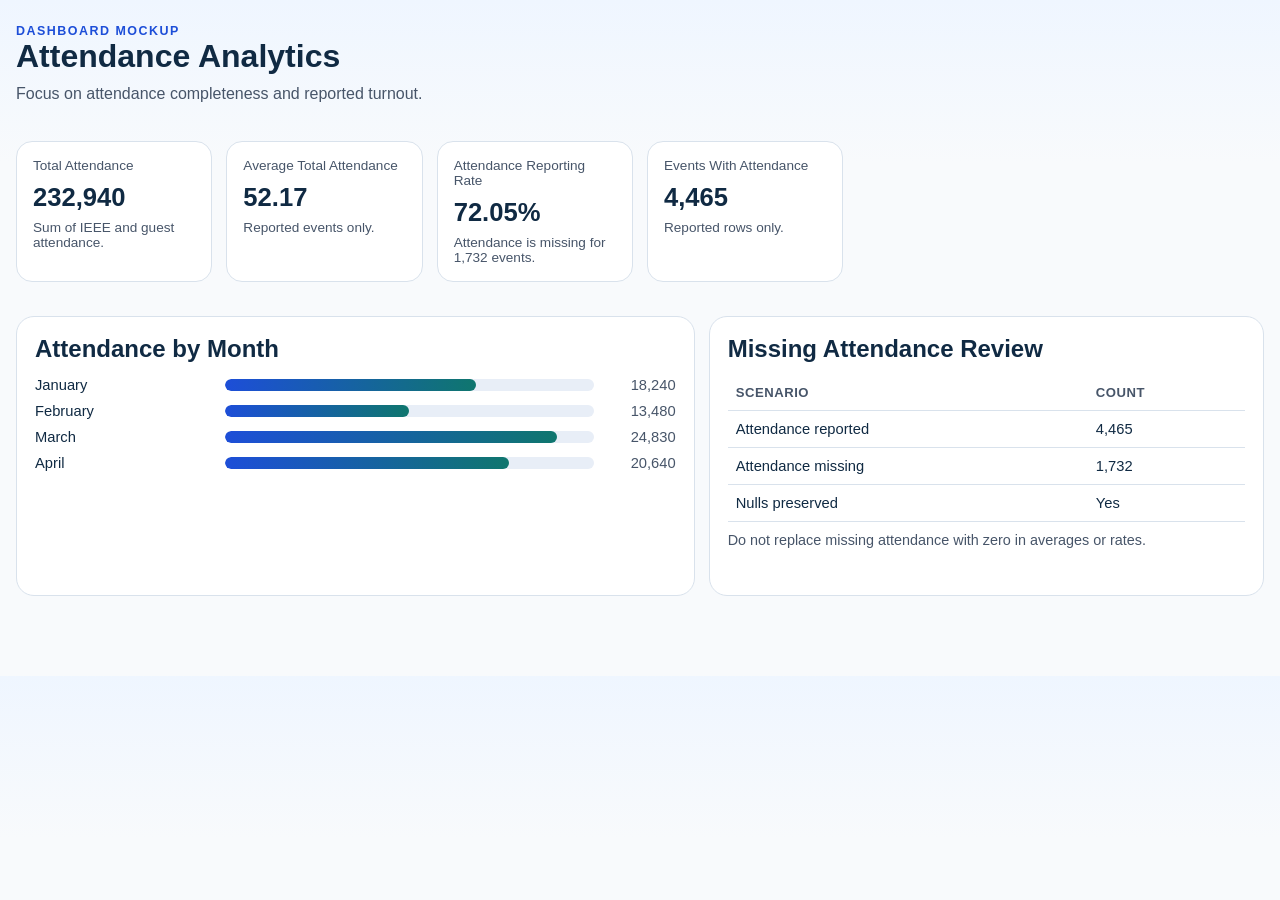
==== mockups/pages/attendance-analytics.html @ a6badeef "Add dashboard mockups" ====
<!doctype html><html lang="en"><head><meta charset="utf-8"><meta name="viewport" content="width=device-width, initial-scale=1"><title>Attendance Analytics</title><link rel="stylesheet" href="../styles.css"></head><body class="page" data-page="attendance-analytics.html"><main class="shell"><div class="page-header"><div><p class="eyebrow">Dashboard Mockup</p><h1>Attendance Analytics</h1><p class="lede">Focus on attendance completeness and reported turnout.</p></div><nav class="toolbar" data-nav></nav></div><section class="metrics"><div class="metric"><div class="label">Total Attendance</div><div class="value">232,940</div><div class="meta">Sum of IEEE and guest attendance.</div></div><div class="metric"><div class="label">Average Total Attendance</div><div class="value">52.17</div><div class="meta">Reported events only.</div></div><div class="metric"><div class="label">Attendance Reporting Rate</div><div class="value">72.05%</div><div class="meta">Attendance is missing for 1,732 events.</div></div><div class="metric"><div class="label">Events With Attendance</div><div class="value">4,465</div><div class="meta">Reported rows only.</div></div></section><section class="layout"><article class="panel"><h2>Attendance by Month</h2><div class="bars"><div class="bar"><span>January</span><div class="track"><div class="fill" style="width: 68%"></div></div><span>18,240</span></div><div class="bar"><span>February</span><div class="track"><div class="fill" style="width: 50%"></div></div><span>13,480</span></div><div class="bar"><span>March</span><div class="track"><div class="fill" style="width: 90%"></div></div><span>24,830</span></div><div class="bar"><span>April</span><div class="track"><div class="fill" style="width: 77%"></div></div><span>20,640</span></div></div></article><article class="panel"><h2>Missing Attendance Review</h2><table><thead><tr><th>Scenario</th><th>Count</th></tr></thead><tbody><tr><td>Attendance reported</td><td>4,465</td></tr><tr><td>Attendance missing</td><td>1,732</td></tr><tr><td>Nulls preserved</td><td>Yes</td></tr></tbody></table><p class="footer-note">Do not replace missing attendance with zero in averages or rates.</p></article></section></main><script src="../app.js"></script><script>MockupApp.renderPage(document.querySelector('[data-nav]').innerHTML);</script></body></html>
---- mockups/styles.css ----
:root {
  --navy: #102a43;
  --blue: #1d4ed8;
  --teal: #0f766e;
  --gold: #d97706;
  --red: #b91c1c;
  --slate: #475569;
  --mist: #f8fafc;
  --panel: #ffffff;
  --border: #d9e2ec;
}

* { box-sizing: border-box; }
body {
  margin: 0;
  font-family: "Segoe UI", Arial, sans-serif;
  background: linear-gradient(180deg, #eff6ff 0%, var(--mist) 24%, var(--mist) 100%);
  color: var(--navy);
}
a { color: inherit; text-decoration: none; }
.topbar, .shell { width: min(1280px, calc(100% - 32px)); margin: 0 auto; }
.topbar { display: grid; gap: 20px; padding: 32px 0 18px; }
.eyebrow { text-transform: uppercase; letter-spacing: .12em; color: var(--blue); font-size: .78rem; font-weight: 700; }
h1, h2, h3, p { margin: 0; }
.lede { color: var(--slate); margin-top: 10px; }
.nav { display: flex; flex-wrap: wrap; gap: 10px; }
.nav a, .page-card {
  border: 1px solid var(--border);
  background: rgba(255,255,255,.92);
  border-radius: 16px;
}
.nav a { padding: 10px 14px; font-size: .94rem; }
.shell { padding: 0 0 40px; display: grid; gap: 20px; }
.card { box-shadow: 0 16px 40px rgba(16, 42, 67, .08); }
.hero { display: grid; grid-template-columns: 1.5fr 1fr; gap: 20px; padding: 24px; }
.stats-grid, .grid { display: grid; gap: 14px; }
.stats-grid { grid-template-columns: repeat(2, minmax(0, 1fr)); }
.stat { background: #f8fbff; border: 1px solid var(--border); border-radius: 14px; padding: 14px; }
.stat span { display: block; color: var(--slate); font-size: .9rem; }
.stat strong { display: block; margin-top: 8px; font-size: 1.5rem; color: var(--navy); }
.grid { grid-template-columns: repeat(4, minmax(0, 1fr)); }
.page-card { padding: 18px; min-height: 128px; display: grid; align-content: start; gap: 8px; }
.page-card p { color: var(--slate); line-height: 1.5; }
.page { padding: 24px 0 40px; }
.page-header { display: flex; justify-content: space-between; gap: 16px; align-items: end; margin-bottom: 18px; }
.toolbar { display: flex; flex-wrap: wrap; gap: 10px; }
.chip {
  border: 1px solid var(--border); background: white; border-radius: 999px; padding: 8px 12px; font-size: .9rem;
}
.metrics { display: grid; grid-template-columns: repeat(6, 1fr); gap: 14px; margin-bottom: 14px; }
.metric { background: white; border: 1px solid var(--border); border-radius: 16px; padding: 16px; }
.metric .label { color: var(--slate); font-size: .85rem; }
.metric .value { font-size: 1.6rem; font-weight: 700; margin-top: 10px; }
.metric .meta { color: var(--slate); margin-top: 8px; font-size: .85rem; }
.layout { display: grid; grid-template-columns: 1.1fr .9fr; gap: 14px; }
.panel { background: white; border: 1px solid var(--border); border-radius: 18px; padding: 18px; min-height: 280px; }
.panel h2, .panel h3 { margin-bottom: 12px; }
.bars { display: grid; gap: 10px; margin-top: 14px; }
.bar { display: grid; grid-template-columns: 180px 1fr 72px; gap: 10px; align-items: center; font-size: .92rem; }
.bar span:last-child { text-align: right; color: var(--slate); }
.track { height: 12px; background: #e8eef7; border-radius: 999px; overflow: hidden; }
.fill { height: 100%; border-radius: 999px; background: linear-gradient(90deg, var(--blue), var(--teal)); }
table { width: 100%; border-collapse: collapse; font-size: .92rem; }
th, td { text-align: left; padding: 10px 8px; border-bottom: 1px solid var(--border); vertical-align: top; }
th { color: var(--slate); font-size: .82rem; text-transform: uppercase; letter-spacing: .04em; }
.footer-note { color: var(--slate); font-size: .9rem; margin-top: 10px; }
@media (max-width: 1100px) {
  .hero, .layout, .metrics, .grid { grid-template-columns: 1fr 1fr; }
  .metrics { grid-template-columns: repeat(3, 1fr); }
}
@media (max-width: 720px) {
  .hero, .layout, .metrics, .grid { grid-template-columns: 1fr; }
  .bar { grid-template-columns: 1fr; }
}
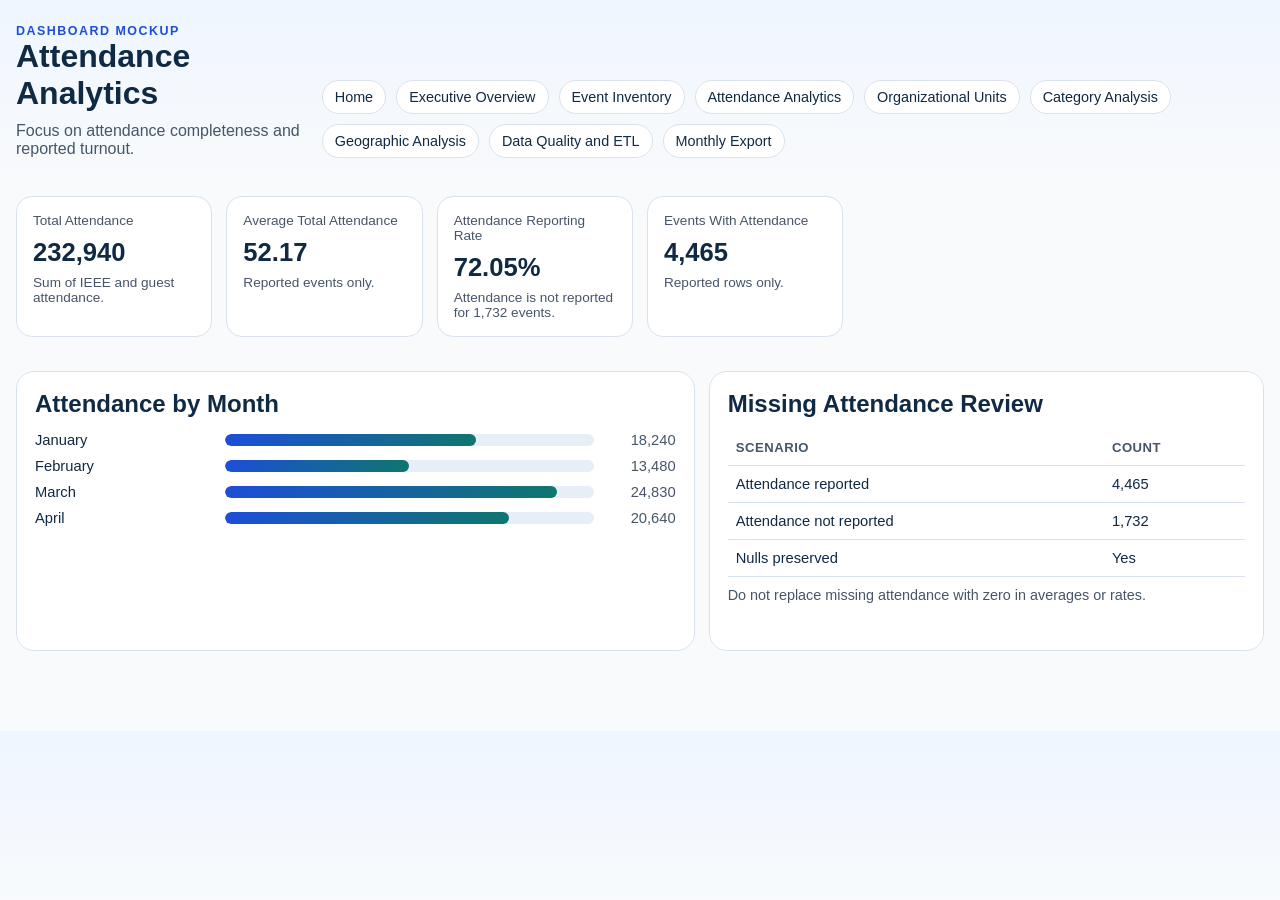
==== commit 01b810cd: "Finalize dashboard mockup review" ====
--- a/mockups/pages/attendance-analytics.html
+++ b/mockups/pages/attendance-analytics.html
@@ -1 +1 @@
-<!doctype html><html lang="en"><head><meta charset="utf-8"><meta name="viewport" content="width=device-width, initial-scale=1"><title>Attendance Analytics</title><link rel="stylesheet" href="../styles.css"></head><body class="page" data-page="attendance-analytics.html"><main class="shell"><div class="page-header"><div><p class="eyebrow">Dashboard Mockup</p><h1>Attendance Analytics</h1><p class="lede">Focus on attendance completeness and reported turnout.</p></div><nav class="toolbar" data-nav></nav></div><section class="metrics"><div class="metric"><div class="label">Total Attendance</div><div class="value">232,940</div><div class="meta">Sum of IEEE and guest attendance.</div></div><div class="metric"><div class="label">Average Total Attendance</div><div class="value">52.17</div><div class="meta">Reported events only.</div></div><div class="metric"><div class="label">Attendance Reporting Rate</div><div class="value">72.05%</div><div class="meta">Attendance is missing for 1,732 events.</div></div><div class="metric"><div class="label">Events With Attendance</div><div class="value">4,465</div><div class="meta">Reported rows only.</div></div></section><section class="layout"><article class="panel"><h2>Attendance by Month</h2><div class="bars"><div class="bar"><span>January</span><div class="track"><div class="fill" style="width: 68%"></div></div><span>18,240</span></div><div class="bar"><span>February</span><div class="track"><div class="fill" style="width: 50%"></div></div><span>13,480</span></div><div class="bar"><span>March</span><div class="track"><div class="fill" style="width: 90%"></div></div><span>24,830</span></div><div class="bar"><span>April</span><div class="track"><div class="fill" style="width: 77%"></div></div><span>20,640</span></div></div></article><article class="panel"><h2>Missing Attendance Review</h2><table><thead><tr><th>Scenario</th><th>Count</th></tr></thead><tbody><tr><td>Attendance reported</td><td>4,465</td></tr><tr><td>Attendance missing</td><td>1,732</td></tr><tr><td>Nulls preserved</td><td>Yes</td></tr></tbody></table><p class="footer-note">Do not replace missing attendance with zero in averages or rates.</p></article></section></main><script src="../app.js"></script><script>MockupApp.renderPage(document.querySelector('[data-nav]').innerHTML);</script></body></html>
+<!doctype html><html lang="en"><head><meta charset="utf-8"><meta name="viewport" content="width=device-width, initial-scale=1"><title>Attendance Analytics</title><link rel="stylesheet" href="../styles.css"></head><body class="page" data-page="attendance-analytics.html"><main class="shell"><div class="page-header"><div><p class="eyebrow">Dashboard Mockup</p><h1>Attendance Analytics</h1><p class="lede">Focus on attendance completeness and reported turnout.</p></div><nav class="toolbar" data-nav></nav></div><section class="metrics"><div class="metric"><div class="label">Total Attendance</div><div class="value">232,940</div><div class="meta">Sum of IEEE and guest attendance.</div></div><div class="metric"><div class="label">Average Total Attendance</div><div class="value">52.17</div><div class="meta">Reported events only.</div></div><div class="metric"><div class="label">Attendance Reporting Rate</div><div class="value">72.05%</div><div class="meta">Attendance is not reported for 1,732 events.</div></div><div class="metric"><div class="label">Events With Attendance</div><div class="value">4,465</div><div class="meta">Reported rows only.</div></div></section><section class="layout"><article class="panel"><h2>Attendance by Month</h2><div class="bars"><div class="bar"><span>January</span><div class="track"><div class="fill" style="width: 68%"></div></div><span>18,240</span></div><div class="bar"><span>February</span><div class="track"><div class="fill" style="width: 50%"></div></div><span>13,480</span></div><div class="bar"><span>March</span><div class="track"><div class="fill" style="width: 90%"></div></div><span>24,830</span></div><div class="bar"><span>April</span><div class="track"><div class="fill" style="width: 77%"></div></div><span>20,640</span></div></div></article><article class="panel"><h2>Missing Attendance Review</h2><table><thead><tr><th>Scenario</th><th>Count</th></tr></thead><tbody><tr><td>Attendance reported</td><td>4,465</td></tr><tr><td>Attendance not reported</td><td>1,732</td></tr><tr><td>Nulls preserved</td><td>Yes</td></tr></tbody></table><p class="footer-note">Do not replace missing attendance with zero in averages or rates.</p></article></section></main><script src="../app.js"></script><script>MockupApp.renderPage(`<a class="chip" href="../index.html">Home</a><a class="chip" href="executive-overview.html">Executive Overview</a><a class="chip" href="event-inventory.html">Event Inventory</a><a class="chip active" href="attendance-analytics.html">Attendance Analytics</a><a class="chip" href="organizational-units.html">Organizational Units</a><a class="chip" href="category-analysis.html">Category Analysis</a><a class="chip" href="geographic-analysis.html">Geographic Analysis</a><a class="chip" href="data-quality-etl.html">Data Quality and ETL</a><a class="chip" href="monthly-export.html">Monthly Export</a>`);</script></body></html>
